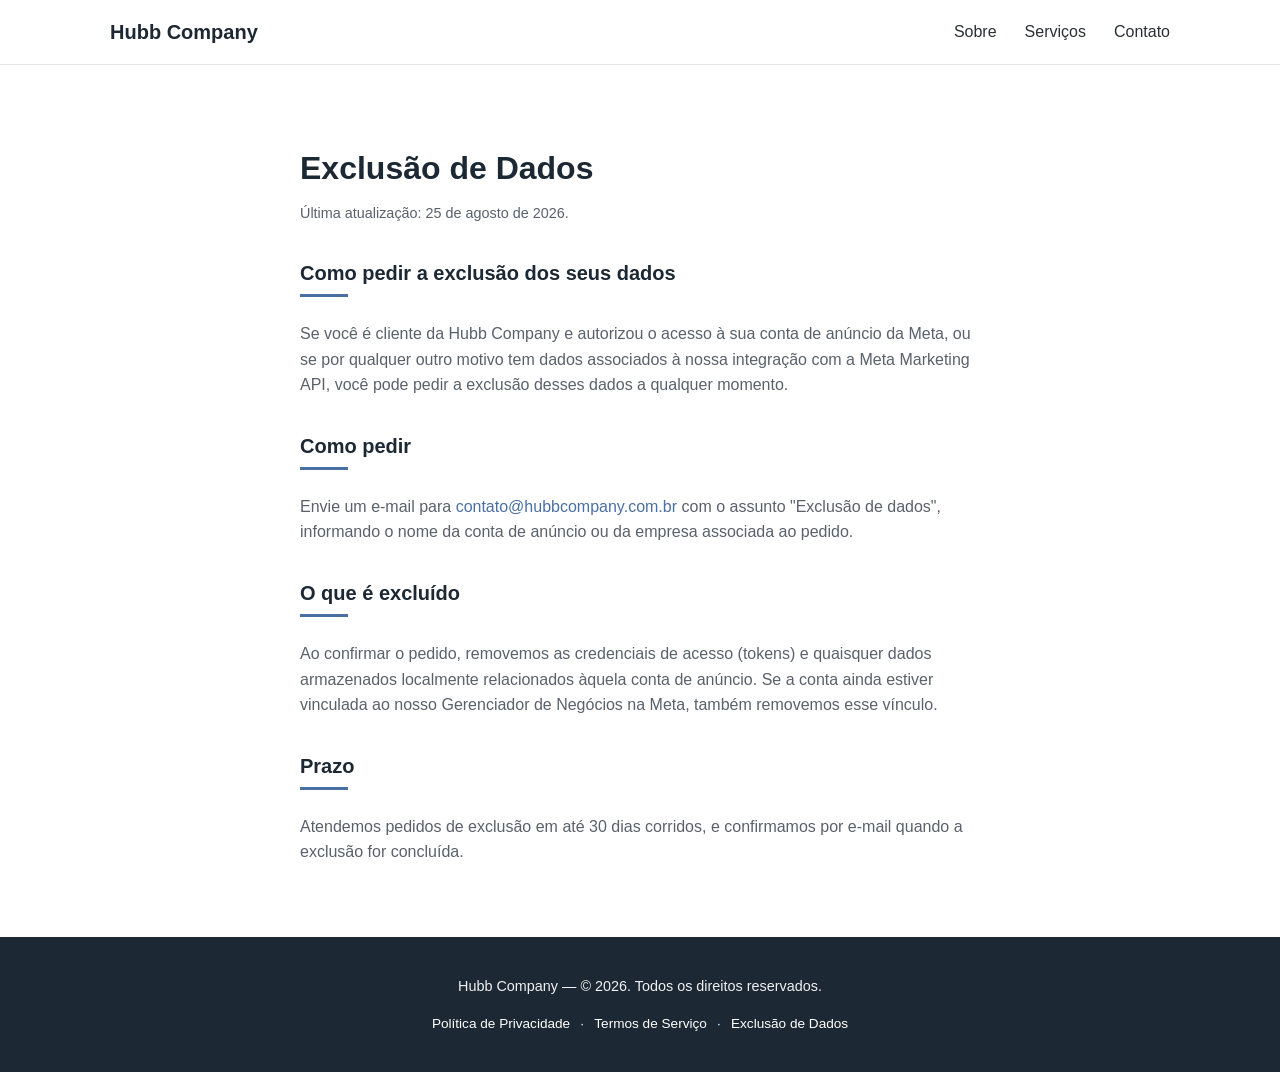
==== exclusao-de-dados/index.html @ aed71919 "Adiciona páginas de privacidade, termos e exclusão de dados Referenciadas no painel do app da Meta p" ====
<!DOCTYPE html>
<html lang="pt-BR">
<head>
  <meta charset="UTF-8">
  <meta name="viewport" content="width=device-width, initial-scale=1.0">
  <title>Exclusão de Dados — Hubb Company</title>
  <meta name="robots" content="noindex">
  <meta name="description" content="Como pedir a exclusão de dados associados à integração da Hubb Company com a Meta Marketing API.">
  <link rel="stylesheet" href="/styles.css">
</head>
<body>

  <header class="site-header">
    <div class="container header-inner">
      <a href="/" class="logo">Hubb Company</a>

      <input type="checkbox" id="menu-toggle" class="menu-toggle">
      <label for="menu-toggle" class="menu-toggle-label" aria-label="Abrir menu">
        <span></span>
        <span></span>
        <span></span>
      </label>

      <nav class="main-nav">
        <ul>
          <li><a href="/#sobre">Sobre</a></li>
          <li><a href="/#servicos">Serviços</a></li>
          <li><a href="/#contato">Contato</a></li>
        </ul>
      </nav>
    </div>
  </header>

  <main>
    <section class="section">
      <div class="container legal-content">
        <h1>Exclusão de Dados</h1>
        <p class="updated-date">Última atualização: 25 de agosto de 2026.</p>

        <h2>Como pedir a exclusão dos seus dados</h2>
        <p>
          Se você é cliente da Hubb Company e autorizou o acesso à sua conta
          de anúncio da Meta, ou se por qualquer outro motivo tem dados
          associados à nossa integração com a Meta Marketing API, você pode
          pedir a exclusão desses dados a qualquer momento.
        </p>

        <h2>Como pedir</h2>
        <p>
          Envie um e-mail para
          <a href="mailto:contato@hubbcompany.com.br">contato@hubbcompany.com.br</a>
          com o assunto "Exclusão de dados", informando o nome da conta de
          anúncio ou da empresa associada ao pedido.
        </p>

        <h2>O que é excluído</h2>
        <p>
          Ao confirmar o pedido, removemos as credenciais de acesso (tokens)
          e quaisquer dados armazenados localmente relacionados àquela conta
          de anúncio. Se a conta ainda estiver vinculada ao nosso
          Gerenciador de Negócios na Meta, também removemos esse vínculo.
        </p>

        <h2>Prazo</h2>
        <p>
          Atendemos pedidos de exclusão em até 30 dias corridos, e
          confirmamos por e-mail quando a exclusão for concluída.
        </p>
      </div>
    </section>
  </main>

  <footer class="site-footer">
    <div class="container">
      <p>Hubb Company — &copy; 2026. Todos os direitos reservados.</p>
      <p class="footer-links">
        <a href="/politica-de-privacidade/">Política de Privacidade</a> ·
        <a href="/termos-de-servico/">Termos de Serviço</a> ·
        <a href="/exclusao-de-dados/">Exclusão de Dados</a>
      </p>
    </div>
  </footer>

</body>
</html>
---- styles.css ----
/* ==========================================================================
   Hubb Company — Estilos globais
   ========================================================================== */

:root {
  --color-bg: #ffffff;
  --color-bg-alt: #f5f6f8;
  --color-text: #2b2f36;
  --color-text-muted: #5a616b;
  --color-primary: #2c3e50;
  --color-primary-dark: #1c2833;
  --color-accent: #4a6fa5;
  --color-border: #e2e5ea;
  --max-width: 1100px;
  --radius: 6px;
}

* {
  box-sizing: border-box;
}

html {
  scroll-behavior: smooth;
}

body {
  margin: 0;
  font-family: -apple-system, BlinkMacSystemFont, "Segoe UI", Roboto, Helvetica, Arial, sans-serif;
  color: var(--color-text);
  background-color: var(--color-bg);
  line-height: 1.6;
}

.container {
  max-width: var(--max-width);
  margin: 0 auto;
  padding: 0 1.25rem;
}

h1, h2, h3 {
  color: var(--color-primary-dark);
  line-height: 1.25;
}

a {
  color: var(--color-accent);
  text-decoration: none;
}

a:hover,
a:focus {
  text-decoration: underline;
}

ul {
  padding-left: 1.25rem;
}

/* ==========================================================================
   Header / Navegação
   ========================================================================== */

.site-header {
  background-color: var(--color-bg);
  border-bottom: 1px solid var(--color-border);
  position: sticky;
  top: 0;
  z-index: 10;
}

.header-inner {
  display: flex;
  align-items: center;
  justify-content: space-between;
  min-height: 64px;
  position: relative;
}

.logo {
  font-weight: 700;
  font-size: 1.25rem;
  color: var(--color-primary-dark);
}

.logo:hover,
.logo:focus {
  text-decoration: none;
}

/* Menu de navegação */
.main-nav ul {
  list-style: none;
  display: flex;
  gap: 1.75rem;
  margin: 0;
  padding: 0;
}

.main-nav a {
  color: var(--color-text);
  font-weight: 500;
}

.main-nav a:hover,
.main-nav a:focus {
  color: var(--color-accent);
  text-decoration: none;
}

/* Toggle do menu mobile (checkbox hack, sem JavaScript) */
.menu-toggle {
  display: none;
}

.menu-toggle-label {
  display: none;
  flex-direction: column;
  justify-content: space-between;
  width: 26px;
  height: 20px;
  cursor: pointer;
}

.menu-toggle-label span {
  display: block;
  height: 3px;
  width: 100%;
  background-color: var(--color-primary-dark);
  border-radius: 2px;
}

/* ==========================================================================
   Hero
   ========================================================================== */

.hero {
  background-color: var(--color-bg-alt);
  padding: 4.5rem 0;
  text-align: center;
}

.hero h1 {
  font-size: 2.5rem;
  margin-bottom: 0.75rem;
}

.hero-subtitle {
  font-size: 1.15rem;
  color: var(--color-text-muted);
  max-width: 640px;
  margin: 0 auto 2rem;
}

.btn {
  display: inline-block;
  padding: 0.75rem 1.75rem;
  border-radius: var(--radius);
  font-weight: 600;
  transition: background-color 0.15s ease, color 0.15s ease;
}

.btn-primary {
  background-color: var(--color-primary);
  color: #ffffff;
}

.btn-primary:hover,
.btn-primary:focus {
  background-color: var(--color-primary-dark);
  text-decoration: none;
}

/* ==========================================================================
   Seções gerais
   ========================================================================== */

.section {
  padding: 3.5rem 0;
}

.section-alt {
  background-color: var(--color-bg-alt);
}

.section h2 {
  font-size: 1.75rem;
  margin-bottom: 1.5rem;
  position: relative;
  padding-bottom: 0.5rem;
}

.section h2::after {
  content: "";
  display: block;
  width: 48px;
  height: 3px;
  background-color: var(--color-accent);
  margin-top: 0.5rem;
}

.section p {
  color: var(--color-text-muted);
  max-width: 780px;
}

.services-list {
  list-style: none;
  padding: 0;
  display: grid;
  grid-template-columns: repeat(3, 1fr);
  gap: 1.25rem;
  margin: 1.5rem 0;
}

.services-list li {
  background-color: var(--color-bg);
  border: 1px solid var(--color-border);
  border-radius: var(--radius);
  padding: 1.25rem;
  color: var(--color-text);
}

.section-alt .services-list li {
  background-color: var(--color-bg);
}

.contact-list {
  list-style: none;
  padding: 0;
  margin: 1.5rem 0;
  display: flex;
  flex-direction: column;
  gap: 0.5rem;
}

.contact-list strong {
  color: var(--color-primary-dark);
}

/* ==========================================================================
   Páginas legais (privacidade, termos, exclusão de dados)
   ========================================================================== */

.legal-content {
  max-width: 720px;
}

.legal-content h1 {
  font-size: 2rem;
  margin-bottom: 0.5rem;
}

.legal-content h2 {
  font-size: 1.25rem;
  margin-top: 2.25rem;
  margin-bottom: 0.75rem;
}

.legal-content p {
  max-width: none;
}

.updated-date {
  color: var(--color-text-muted);
  font-size: 0.9rem;
  margin-bottom: 2rem;
}

/* ==========================================================================
   Rodapé
   ========================================================================== */

.site-footer {
  background-color: var(--color-primary-dark);
  color: #f0f1f3;
  padding: 1.5rem 0;
  text-align: center;
  font-size: 0.9rem;
}

.site-footer a {
  color: #ffffff;
}

.footer-links {
  margin-top: 0.5rem;
  font-size: 0.85rem;
}

.footer-links a {
  margin: 0 0.4rem;
}

/* ==========================================================================
   Responsivo — Tablet e Mobile
   ========================================================================== */

@media (max-width: 768px) {
  .services-list {
    grid-template-columns: 1fr;
  }

  .hero h1 {
    font-size: 2rem;
  }

  .hero-subtitle {
    font-size: 1rem;
  }
}

@media (max-width: 600px) {
  .menu-toggle-label {
    display: flex;
  }

  .main-nav {
    display: none;
    width: 100%;
    order: 3;
  }

  .main-nav ul {
    flex-direction: column;
    gap: 0;
    border-top: 1px solid var(--color-border);
    padding: 0.5rem 0;
  }

  .main-nav ul li a {
    display: block;
    padding: 0.75rem 0;
  }

  .header-inner {
    flex-wrap: wrap;
  }

  .menu-toggle:checked ~ .main-nav {
    display: block;
  }

  .hero {
    padding: 3rem 0;
  }

  .section {
    padding: 2.5rem 0;
  }
}
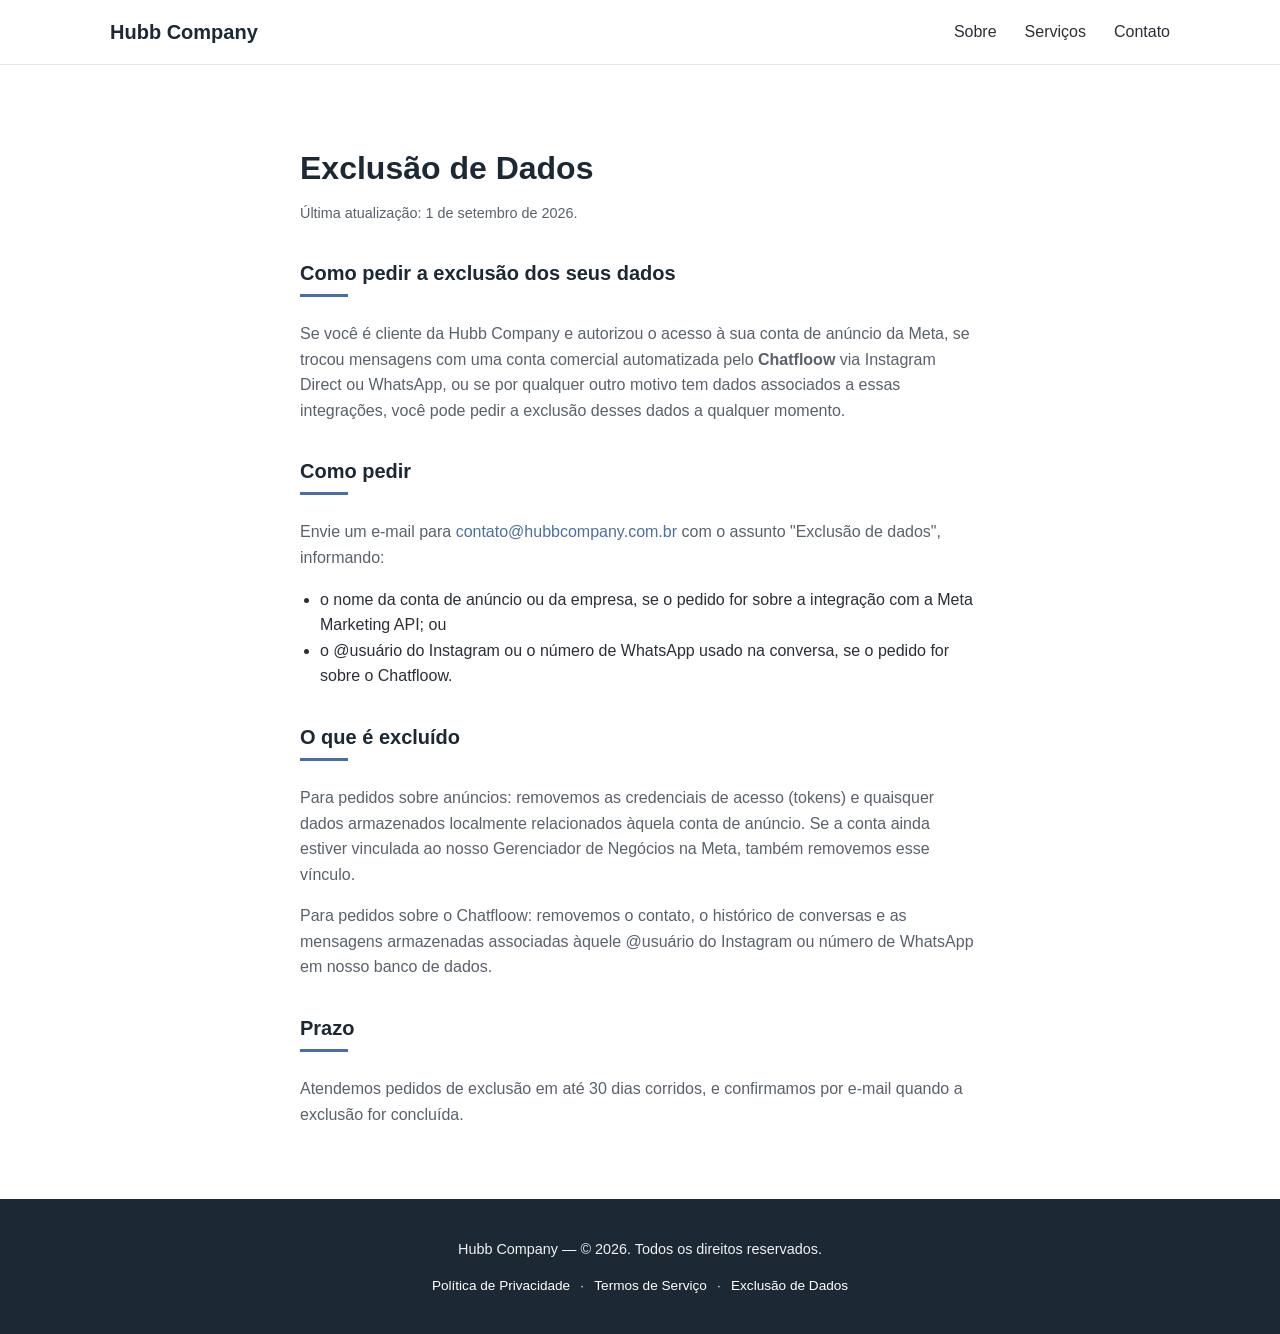
==== commit 904b1a33: "Atualiza site" ====
--- a/exclusao-de-dados/index.html
+++ b/exclusao-de-dados/index.html
@@ -35,30 +35,42 @@
     <section class="section">
       <div class="container legal-content">
         <h1>Exclusão de Dados</h1>
-        <p class="updated-date">Última atualização: 25 de agosto de 2026.</p>
+        <p class="updated-date">Última atualização: 1 de setembro de 2026.</p>
 
         <h2>Como pedir a exclusão dos seus dados</h2>
         <p>
           Se você é cliente da Hubb Company e autorizou o acesso à sua conta
-          de anúncio da Meta, ou se por qualquer outro motivo tem dados
-          associados à nossa integração com a Meta Marketing API, você pode
-          pedir a exclusão desses dados a qualquer momento.
+          de anúncio da Meta, se trocou mensagens com uma conta comercial
+          automatizada pelo <strong>Chatfloow</strong> via Instagram Direct
+          ou WhatsApp, ou se por qualquer outro motivo tem dados associados
+          a essas integrações, você pode pedir a exclusão desses dados a
+          qualquer momento.
         </p>
 
         <h2>Como pedir</h2>
         <p>
           Envie um e-mail para
           <a href="mailto:contato@hubbcompany.com.br">contato@hubbcompany.com.br</a>
-          com o assunto "Exclusão de dados", informando o nome da conta de
-          anúncio ou da empresa associada ao pedido.
+          com o assunto "Exclusão de dados", informando:
         </p>
+        <ul>
+          <li>o nome da conta de anúncio ou da empresa, se o pedido for sobre a integração com a Meta Marketing API; ou</li>
+          <li>o @usuário do Instagram ou o número de WhatsApp usado na conversa, se o pedido for sobre o Chatfloow.</li>
+        </ul>
 
         <h2>O que é excluído</h2>
         <p>
-          Ao confirmar o pedido, removemos as credenciais de acesso (tokens)
-          e quaisquer dados armazenados localmente relacionados àquela conta
-          de anúncio. Se a conta ainda estiver vinculada ao nosso
-          Gerenciador de Negócios na Meta, também removemos esse vínculo.
+          Para pedidos sobre anúncios: removemos as credenciais de acesso
+          (tokens) e quaisquer dados armazenados localmente relacionados
+          àquela conta de anúncio. Se a conta ainda estiver vinculada ao
+          nosso Gerenciador de Negócios na Meta, também removemos esse
+          vínculo.
+        </p>
+        <p>
+          Para pedidos sobre o Chatfloow: removemos o contato, o histórico
+          de conversas e as mensagens armazenadas associadas àquele
+          @usuário do Instagram ou número de WhatsApp em nosso banco de
+          dados.
         </p>
 
         <h2>Prazo</h2>
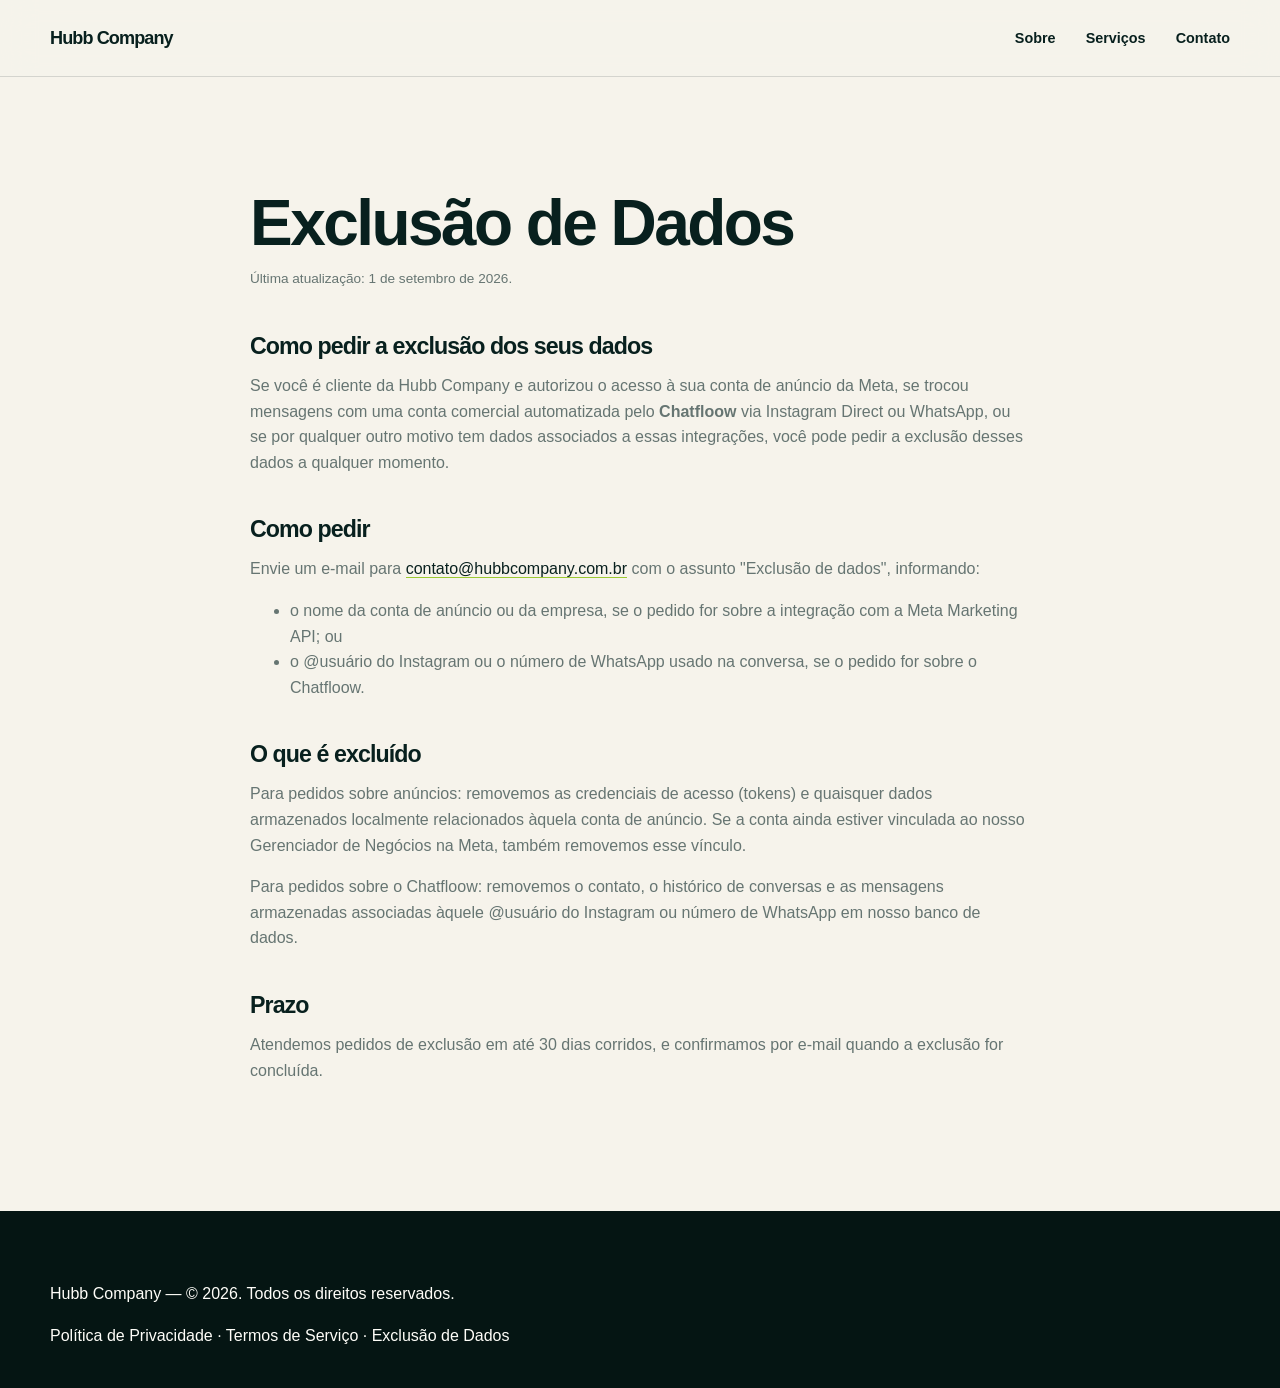
==== commit 3d052dac: "Atualiza site" ====
--- a/exclusao-de-dados/index.html
+++ b/exclusao-de-dados/index.html
@@ -1,6 +1,13 @@
 <!DOCTYPE html>
 <html lang="pt-BR">
 <head>
+  <!-- Google Tag Manager -->
+  <script>(function(w,d,s,l,i){w[l]=w[l]||[];w[l].push({'gtm.start':
+  new Date().getTime(),event:'gtm.js'});var f=d.getElementsByTagName(s)[0],
+  j=d.createElement(s),dl=l!='dataLayer'?'&l='+l:'';j.async=true;j.src=
+  'https://www.googletagmanager.com/gtm.js?id='+i+dl;f.parentNode.insertBefore(j,f);
+  })(window,document,'script','dataLayer','GTM-T8QFWPZV');</script>
+  <!-- End Google Tag Manager -->
   <meta charset="UTF-8">
   <meta name="viewport" content="width=device-width, initial-scale=1.0">
   <title>Exclusão de Dados — Hubb Company</title>
@@ -9,6 +16,10 @@
   <link rel="stylesheet" href="/styles.css">
 </head>
 <body>
+  <!-- Google Tag Manager (noscript) -->
+  <noscript><iframe src="https://www.googletagmanager.com/ns.html?id=GTM-T8QFWPZV"
+  height="0" width="0" style="display:none;visibility:hidden"></iframe></noscript>
+  <!-- End Google Tag Manager (noscript) -->
 
   <header class="site-header">
     <div class="container header-inner">
--- a/styles.css
+++ b/styles.css
@@ -1,350 +1,128 @@
-/* ==========================================================================
-   Hubb Company — Estilos globais
-   ========================================================================== */
-
 :root {
-  --color-bg: #ffffff;
-  --color-bg-alt: #f5f6f8;
-  --color-text: #2b2f36;
-  --color-text-muted: #5a616b;
-  --color-primary: #2c3e50;
-  --color-primary-dark: #1c2833;
-  --color-accent: #4a6fa5;
-  --color-border: #e2e5ea;
-  --max-width: 1100px;
-  --radius: 6px;
+  --ink: #08201e; --ink-soft: #173a36; --paper: #f6f3eb; --white: #fffef9;
+  --lime: #c8f25c; --lime-deep: #9dca31; --mint: #dff4e4; --muted: #667572;
+  --line: rgba(8, 32, 30, .14); --max-width: 1180px; --radius: 22px;
+  --font-display: "Manrope", sans-serif; --font-body: "DM Sans", sans-serif;
 }
-
-* {
-  box-sizing: border-box;
+* { box-sizing: border-box; }
+html { scroll-behavior: smooth; scroll-padding-top: 88px; }
+body { margin: 0; color: var(--ink); background: var(--paper); font-family: var(--font-body); line-height: 1.6; -webkit-font-smoothing: antialiased; }
+body::selection { background: var(--lime); color: var(--ink); }
+a { color: inherit; text-decoration: none; }
+.container { width: min(calc(100% - 40px), var(--max-width)); margin-inline: auto; }
+h1, h2, h3, p { margin-top: 0; }
+h1, h2, h3 { font-family: var(--font-display); letter-spacing: -.04em; line-height: 1.08; }
+.section { padding: 112px 0; }
+.eyebrow { display: flex; align-items: center; gap: 10px; margin-bottom: 24px; color: var(--ink-soft); font-size: .76rem; font-weight: 700; letter-spacing: .14em; text-transform: uppercase; }
+.eyebrow > span { display: inline-block; width: 24px; height: 2px; background: var(--lime-deep); }
+.eyebrow.light { color: var(--lime); }
+.btn { display: inline-flex; align-items: center; justify-content: center; gap: 14px; min-height: 54px; padding: 0 22px; border: 1px solid transparent; border-radius: 9px; font-weight: 700; transition: transform .2s ease, background .2s ease, color .2s ease; }
+.btn:hover { transform: translateY(-2px); }
+.btn-primary { color: var(--ink); background: var(--lime); box-shadow: 0 12px 34px rgba(157, 202, 49, .18); }
+.btn-primary:hover { background: #d5ff6b; }
+.btn-outline { margin-top: 22px; color: var(--white); border-color: rgba(255,255,255,.32); }
+.btn-outline:hover { color: var(--ink); background: var(--white); }
+.btn-light { color: var(--ink); background: var(--white); }
+.site-header { position: sticky; top: 0; z-index: 20; border-bottom: 1px solid var(--line); background: rgba(246,243,235,.9); backdrop-filter: blur(16px); }
+.header-inner { display: flex; align-items: center; justify-content: space-between; min-height: 76px; }
+.logo { display: inline-flex; align-items: center; gap: 11px; font-family: var(--font-display); font-size: 1.13rem; font-weight: 800; letter-spacing: -.05em; }
+.logo > span:last-child > span { margin-left: 2px; color: var(--muted); font-weight: 500; }
+.logo-mark { display: grid; grid-template-columns: repeat(3, 4px); align-items: end; gap: 2px; width: 24px; height: 24px; padding: 5px; border-radius: 5px; background: var(--ink); }
+.logo-mark i { display: block; width: 4px; border-radius: 2px; background: var(--lime); }
+.logo-mark i:nth-child(1) { height: 7px; } .logo-mark i:nth-child(2) { height: 14px; } .logo-mark i:nth-child(3) { height: 10px; }
+.main-nav ul { display: flex; align-items: center; gap: 30px; margin: 0; padding: 0; list-style: none; }
+.main-nav a { font-size: .9rem; font-weight: 600; }
+.main-nav a:not(.nav-cta):hover { color: var(--lime-deep); }
+.main-nav .nav-cta { padding: 11px 17px; border-radius: 8px; color: var(--white); background: var(--ink); }
+.menu-toggle, .menu-toggle-label { display: none; }
+.hero { position: relative; overflow: hidden; padding: 100px 0 92px; }
+.hero::before { position: absolute; inset: 0; z-index: -1; content: ""; background-image: linear-gradient(rgba(8,32,30,.045) 1px, transparent 1px), linear-gradient(90deg, rgba(8,32,30,.045) 1px, transparent 1px); background-size: 52px 52px; mask-image: linear-gradient(to right, transparent, #000 45%, #000); }
+.hero-grid { display: grid; grid-template-columns: 1.08fr .92fr; align-items: center; gap: 70px; }
+.hero h1 { max-width: 700px; margin-bottom: 28px; font-size: clamp(3rem, 6vw, 5.35rem); font-weight: 700; letter-spacing: -.065em; }
+.hero h1 em { color: var(--ink-soft); font-style: normal; }
+.hero-subtitle { max-width: 650px; margin-bottom: 35px; color: var(--muted); font-size: 1.15rem; }
+.hero-actions { display: flex; align-items: center; gap: 28px; }
+.text-link { padding: 10px 0; border-bottom: 1px solid var(--ink); font-weight: 600; }
+.text-link span { margin-left: 8px; }
+.hero-proof { display: flex; align-items: center; gap: 12px; margin-top: 54px; color: var(--muted); font-size: .76rem; font-weight: 700; letter-spacing: .09em; text-transform: uppercase; }
+.hero-proof i { width: 4px; height: 4px; border-radius: 50%; background: var(--lime-deep); }
+.process-visual { position: relative; min-height: 500px; padding: 62px 42px 36px; border: 1px solid rgba(255,255,255,.08); border-radius: 30px; background: var(--ink); box-shadow: 0 32px 80px rgba(8,32,30,.2); }
+.process-visual::before { position: absolute; right: -70px; bottom: -90px; width: 280px; height: 280px; border-radius: 50%; content: ""; background: rgba(200,242,92,.12); }
+.visual-label { position: absolute; top: 24px; left: 29px; color: rgba(255,255,255,.5); font-size: .68rem; font-weight: 700; letter-spacing: .14em; text-transform: uppercase; }
+.flow-card { position: relative; z-index: 2; display: grid; grid-template-columns: 42px 1fr 14px; align-items: center; gap: 15px; padding: 17px 18px; border: 1px solid rgba(255,255,255,.13); border-radius: 14px; color: var(--white); background: rgba(255,255,255,.07); }
+.flow-card small, .mini-card small { display: block; color: rgba(255,255,255,.52); font-size: .68rem; letter-spacing: .08em; text-transform: uppercase; }
+.flow-card strong, .mini-card strong { display: block; margin-top: 2px; font-size: .88rem; }
+.flow-icon { display: grid; place-items: center; width: 38px; height: 38px; border-radius: 9px; color: var(--ink); background: var(--lime); font-size: .72rem; font-weight: 800; }
+.status-dot { width: 9px; height: 9px; border-radius: 50%; background: var(--lime); box-shadow: 0 0 0 5px rgba(200,242,92,.12); }
+.flow-main { border-color: rgba(200,242,92,.38); background: rgba(200,242,92,.09); }
+.pulse { width: 10px; height: 10px; border: 2px solid var(--lime); border-radius: 50%; animation: pulse 1.8s infinite; }
+.flow-line { display: flex; justify-content: center; height: 48px; } .flow-line span { width: 1px; background: linear-gradient(var(--lime), rgba(200,242,92,.25)); }
+.flow-split { position: relative; width: 55%; height: 48px; margin: auto; border-top: 1px solid rgba(200,242,92,.5); border-inline: 1px solid rgba(200,242,92,.5); }
+.flow-split::before { position: absolute; top: -48px; left: 50%; width: 1px; height: 48px; content: ""; background: rgba(200,242,92,.5); }
+.flow-results { display: grid; grid-template-columns: 1fr 1fr; gap: 14px; }
+.mini-card { position: relative; padding: 16px; border: 1px solid rgba(255,255,255,.1); border-radius: 12px; color: var(--white); background: rgba(255,255,255,.055); }
+.mini-card > span { position: absolute; top: 15px; right: 15px; color: var(--lime); }
+.visual-note { position: absolute; bottom: 12px; left: 42px; margin: 0; color: rgba(255,255,255,.46); font-size: .72rem; } .visual-note span { color: var(--lime); }
+@keyframes pulse { 0%,100% { box-shadow: 0 0 0 0 rgba(200,242,92,.28); } 50% { box-shadow: 0 0 0 8px rgba(200,242,92,0); } }
+.problem-strip { padding: 25px 0; color: var(--white); background: var(--ink-soft); }
+.strip-grid { display: grid; grid-template-columns: auto 1fr auto; align-items: center; gap: 28px; }
+.strip-grid p, .strip-grid strong { margin: 0; font-size: .85rem; } .strip-grid p { color: rgba(255,255,255,.58); } .strip-grid strong { color: var(--lime); }
+.strip-grid ul { display: flex; justify-content: center; gap: 26px; margin: 0; padding: 0; list-style: none; font-size: .83rem; } .strip-grid li::before { margin-right: 8px; color: var(--lime); content: "×"; }
+.section-heading { display: grid; grid-template-columns: 1.15fr .85fr; gap: 70px; align-items: end; margin-bottom: 56px; }
+.section-heading h2, .about-statement h2, .method-intro h2, .contact-panel h2 { margin-bottom: 0; font-size: clamp(2.35rem, 4.2vw, 4rem); }
+.section-heading > p { max-width: 440px; margin-bottom: 4px; color: var(--muted); }
+.services-grid { display: grid; grid-template-columns: repeat(2, 1fr); gap: 18px; }
+.service-card { position: relative; min-height: 345px; padding: 36px; overflow: hidden; border: 1px solid var(--line); border-radius: var(--radius); background: rgba(255,254,249,.56); }
+.service-card.featured { background: var(--mint); }
+.service-card h3 { max-width: 370px; margin: 55px 0 16px; font-size: 1.75rem; }
+.service-card p { max-width: 500px; color: var(--muted); }
+.service-card ul { display: flex; flex-wrap: wrap; gap: 8px; margin: 25px 0 0; padding: 0; list-style: none; }
+.service-card li { padding: 7px 11px; border: 1px solid var(--line); border-radius: 30px; font-size: .76rem; font-weight: 600; }
+.card-number { position: absolute; top: 32px; right: 34px; color: var(--lime-deep); font-family: var(--font-display); font-size: .78rem; font-weight: 800; }
+.service-cta { display: flex; flex-direction: column; justify-content: flex-end; color: var(--white); background: var(--ink); }
+.service-cta p { color: var(--lime); } .service-cta h3 { margin: 0 0 28px; font-size: 2.1rem; } .service-cta a { align-self: flex-start; padding-bottom: 5px; border-bottom: 1px solid rgba(255,255,255,.5); font-weight: 700; }
+.method-section { color: var(--white); background: var(--ink); }
+.method-grid { display: grid; grid-template-columns: .85fr 1.15fr; gap: 100px; }
+.method-intro { position: sticky; top: 120px; align-self: start; } .method-intro > p:not(.eyebrow) { max-width: 430px; margin-top: 26px; color: rgba(255,255,255,.6); }
+.steps-list { margin: 0; padding: 0; list-style: none; }
+.steps-list li { display: grid; grid-template-columns: 58px 1fr; gap: 22px; padding: 32px 0; border-top: 1px solid rgba(255,255,255,.14); }
+.steps-list li:last-child { border-bottom: 1px solid rgba(255,255,255,.14); }
+.steps-list > li > span { display: grid; place-items: center; width: 42px; height: 42px; border: 1px solid rgba(200,242,92,.4); border-radius: 50%; color: var(--lime); font: 700 .72rem var(--font-display); }
+.steps-list h3 { margin: 3px 0 8px; font-size: 1.45rem; } .steps-list p { margin: 0; color: rgba(255,255,255,.55); }
+.about-grid { display: grid; grid-template-columns: 1fr 1fr; gap: 90px; }
+.about-copy > p { color: var(--muted); font-size: 1.08rem; } .about-copy > p:first-child { color: var(--ink); font-size: 1.27rem; }
+.values-row { display: grid; grid-template-columns: repeat(3, 1fr); gap: 15px; margin-top: 42px; padding-top: 28px; border-top: 1px solid var(--line); }
+.values-row strong, .values-row span { display: block; } .values-row strong { font-family: var(--font-display); } .values-row span { margin-top: 4px; color: var(--muted); font-size: .72rem; }
+.contact-section { padding: 0 0 32px; }
+.contact-panel { display: grid; grid-template-columns: 1.1fr .9fr; gap: 80px; padding: 72px; border-radius: 28px; color: var(--white); background: var(--ink-soft); }
+.contact-action { align-self: end; } .contact-action p { margin-bottom: 25px; color: rgba(255,255,255,.62); } .contact-action .btn { width: 100%; }
+.site-footer { padding: 70px 0 24px; color: var(--white); background: #051513; }
+.footer-main { display: flex; justify-content: space-between; align-items: center; padding-bottom: 58px; } .footer-main > p { max-width: 340px; margin: 0; color: rgba(255,255,255,.48); text-align: right; }
+.logo-footer .logo-mark { background: var(--lime); } .logo-footer .logo-mark i { background: var(--ink); } .logo-footer > span:last-child > span { color: rgba(255,255,255,.5); }
+.footer-bottom { display: flex; justify-content: space-between; gap: 20px; padding-top: 24px; border-top: 1px solid rgba(255,255,255,.12); color: rgba(255,255,255,.42); font-size: .75rem; } .footer-bottom p { margin: 0; } .footer-bottom nav { display: flex; gap: 22px; } .footer-bottom a:hover { color: var(--lime); }
+.legal-content { max-width: 780px; padding-top: 65px; padding-bottom: 90px; }
+.legal-content h1 { margin-bottom: 10px; font-size: clamp(2.4rem, 5vw, 4rem); }
+.legal-content h2 { margin-top: 42px; margin-bottom: 14px; font-size: 1.45rem; }
+.legal-content p, .legal-content li { color: var(--muted); }
+.legal-content a { color: var(--ink); border-bottom: 1px solid var(--lime-deep); }
+.updated-date { margin-bottom: 44px; font-size: .85rem; }
+.section .legal-content { padding-top: 0; padding-bottom: 0; }
+@media (max-width: 980px) {
+  .hero-grid, .method-grid, .about-grid { grid-template-columns: 1fr; }
+  .hero-grid { gap: 55px; } .process-visual { max-width: 620px; width: 100%; margin: auto; }
+  .strip-grid { grid-template-columns: 1fr; gap: 10px; } .strip-grid ul { justify-content: flex-start; flex-wrap: wrap; }
+  .method-grid { gap: 60px; } .method-intro { position: static; }
+  .contact-panel { grid-template-columns: 1fr; gap: 38px; }
 }
-
-html {
-  scroll-behavior: smooth;
+@media (max-width: 720px) {
+  .container { width: min(calc(100% - 28px), var(--max-width)); } .section { padding: 78px 0; }
+  .menu-toggle-label { display: flex; flex-direction: column; justify-content: space-between; width: 26px; height: 19px; cursor: pointer; } .menu-toggle-label span { width: 100%; height: 2px; background: var(--ink); }
+  .main-nav { display: none; width: 100%; padding: 16px 0 20px; } .header-inner { flex-wrap: wrap; } .menu-toggle:checked ~ .main-nav { display: block; } .main-nav ul { flex-direction: column; align-items: stretch; gap: 4px; } .main-nav a { display: block; padding: 11px 0; } .main-nav .nav-cta { margin-top: 7px; text-align: center; }
+  .hero { padding: 70px 0 65px; } .hero h1 { font-size: clamp(2.85rem, 14vw, 4rem); } .hero-actions { align-items: stretch; flex-direction: column; gap: 12px; } .text-link { align-self: center; } .hero-proof { flex-wrap: wrap; margin-top: 38px; }
+  .process-visual { min-height: 445px; padding: 62px 18px 34px; border-radius: 22px; } .visual-note { left: 20px; } .flow-card { grid-template-columns: 38px 1fr 12px; gap: 10px; } .flow-results { gap: 8px; } .mini-card { padding: 13px 10px; } .mini-card strong { font-size: .76rem; }
+  .problem-strip { display: none; } .section-heading { grid-template-columns: 1fr; gap: 20px; margin-bottom: 38px; } .services-grid { grid-template-columns: 1fr; } .service-card { min-height: 330px; padding: 28px; }
+  .about-grid { gap: 38px; } .values-row { grid-template-columns: 1fr; } .values-row div { padding-bottom: 12px; border-bottom: 1px solid var(--line); }
+  .contact-panel { width: 100%; padding: 54px 22px; border-radius: 0; } .contact-section { padding: 0; } .contact-action .btn { font-size: .82rem; }
+  .footer-main, .footer-bottom { align-items: flex-start; flex-direction: column; } .footer-main > p { text-align: left; } .footer-bottom nav { flex-wrap: wrap; gap: 12px 18px; }
 }
-
-body {
-  margin: 0;
-  font-family: -apple-system, BlinkMacSystemFont, "Segoe UI", Roboto, Helvetica, Arial, sans-serif;
-  color: var(--color-text);
-  background-color: var(--color-bg);
-  line-height: 1.6;
-}
-
-.container {
-  max-width: var(--max-width);
-  margin: 0 auto;
-  padding: 0 1.25rem;
-}
-
-h1, h2, h3 {
-  color: var(--color-primary-dark);
-  line-height: 1.25;
-}
-
-a {
-  color: var(--color-accent);
-  text-decoration: none;
-}
-
-a:hover,
-a:focus {
-  text-decoration: underline;
-}
-
-ul {
-  padding-left: 1.25rem;
-}
-
-/* ==========================================================================
-   Header / Navegação
-   ========================================================================== */
-
-.site-header {
-  background-color: var(--color-bg);
-  border-bottom: 1px solid var(--color-border);
-  position: sticky;
-  top: 0;
-  z-index: 10;
-}
-
-.header-inner {
-  display: flex;
-  align-items: center;
-  justify-content: space-between;
-  min-height: 64px;
-  position: relative;
-}
-
-.logo {
-  font-weight: 700;
-  font-size: 1.25rem;
-  color: var(--color-primary-dark);
-}
-
-.logo:hover,
-.logo:focus {
-  text-decoration: none;
-}
-
-/* Menu de navegação */
-.main-nav ul {
-  list-style: none;
-  display: flex;
-  gap: 1.75rem;
-  margin: 0;
-  padding: 0;
-}
-
-.main-nav a {
-  color: var(--color-text);
-  font-weight: 500;
-}
-
-.main-nav a:hover,
-.main-nav a:focus {
-  color: var(--color-accent);
-  text-decoration: none;
-}
-
-/* Toggle do menu mobile (checkbox hack, sem JavaScript) */
-.menu-toggle {
-  display: none;
-}
-
-.menu-toggle-label {
-  display: none;
-  flex-direction: column;
-  justify-content: space-between;
-  width: 26px;
-  height: 20px;
-  cursor: pointer;
-}
-
-.menu-toggle-label span {
-  display: block;
-  height: 3px;
-  width: 100%;
-  background-color: var(--color-primary-dark);
-  border-radius: 2px;
-}
-
-/* ==========================================================================
-   Hero
-   ========================================================================== */
-
-.hero {
-  background-color: var(--color-bg-alt);
-  padding: 4.5rem 0;
-  text-align: center;
-}
-
-.hero h1 {
-  font-size: 2.5rem;
-  margin-bottom: 0.75rem;
-}
-
-.hero-subtitle {
-  font-size: 1.15rem;
-  color: var(--color-text-muted);
-  max-width: 640px;
-  margin: 0 auto 2rem;
-}
-
-.btn {
-  display: inline-block;
-  padding: 0.75rem 1.75rem;
-  border-radius: var(--radius);
-  font-weight: 600;
-  transition: background-color 0.15s ease, color 0.15s ease;
-}
-
-.btn-primary {
-  background-color: var(--color-primary);
-  color: #ffffff;
-}
-
-.btn-primary:hover,
-.btn-primary:focus {
-  background-color: var(--color-primary-dark);
-  text-decoration: none;
-}
-
-/* ==========================================================================
-   Seções gerais
-   ========================================================================== */
-
-.section {
-  padding: 3.5rem 0;
-}
-
-.section-alt {
-  background-color: var(--color-bg-alt);
-}
-
-.section h2 {
-  font-size: 1.75rem;
-  margin-bottom: 1.5rem;
-  position: relative;
-  padding-bottom: 0.5rem;
-}
-
-.section h2::after {
-  content: "";
-  display: block;
-  width: 48px;
-  height: 3px;
-  background-color: var(--color-accent);
-  margin-top: 0.5rem;
-}
-
-.section p {
-  color: var(--color-text-muted);
-  max-width: 780px;
-}
-
-.services-list {
-  list-style: none;
-  padding: 0;
-  display: grid;
-  grid-template-columns: repeat(3, 1fr);
-  gap: 1.25rem;
-  margin: 1.5rem 0;
-}
-
-.services-list li {
-  background-color: var(--color-bg);
-  border: 1px solid var(--color-border);
-  border-radius: var(--radius);
-  padding: 1.25rem;
-  color: var(--color-text);
-}
-
-.section-alt .services-list li {
-  background-color: var(--color-bg);
-}
-
-.contact-list {
-  list-style: none;
-  padding: 0;
-  margin: 1.5rem 0;
-  display: flex;
-  flex-direction: column;
-  gap: 0.5rem;
-}
-
-.contact-list strong {
-  color: var(--color-primary-dark);
-}
-
-/* ==========================================================================
-   Páginas legais (privacidade, termos, exclusão de dados)
-   ========================================================================== */
-
-.legal-content {
-  max-width: 720px;
-}
-
-.legal-content h1 {
-  font-size: 2rem;
-  margin-bottom: 0.5rem;
-}
-
-.legal-content h2 {
-  font-size: 1.25rem;
-  margin-top: 2.25rem;
-  margin-bottom: 0.75rem;
-}
-
-.legal-content p {
-  max-width: none;
-}
-
-.updated-date {
-  color: var(--color-text-muted);
-  font-size: 0.9rem;
-  margin-bottom: 2rem;
-}
-
-/* ==========================================================================
-   Rodapé
-   ========================================================================== */
-
-.site-footer {
-  background-color: var(--color-primary-dark);
-  color: #f0f1f3;
-  padding: 1.5rem 0;
-  text-align: center;
-  font-size: 0.9rem;
-}
-
-.site-footer a {
-  color: #ffffff;
-}
-
-.footer-links {
-  margin-top: 0.5rem;
-  font-size: 0.85rem;
-}
-
-.footer-links a {
-  margin: 0 0.4rem;
-}
-
-/* ==========================================================================
-   Responsivo — Tablet e Mobile
-   ========================================================================== */
-
-@media (max-width: 768px) {
-  .services-list {
-    grid-template-columns: 1fr;
-  }
-
-  .hero h1 {
-    font-size: 2rem;
-  }
-
-  .hero-subtitle {
-    font-size: 1rem;
-  }
-}
-
-@media (max-width: 600px) {
-  .menu-toggle-label {
-    display: flex;
-  }
-
-  .main-nav {
-    display: none;
-    width: 100%;
-    order: 3;
-  }
-
-  .main-nav ul {
-    flex-direction: column;
-    gap: 0;
-    border-top: 1px solid var(--color-border);
-    padding: 0.5rem 0;
-  }
-
-  .main-nav ul li a {
-    display: block;
-    padding: 0.75rem 0;
-  }
-
-  .header-inner {
-    flex-wrap: wrap;
-  }
-
-  .menu-toggle:checked ~ .main-nav {
-    display: block;
-  }
-
-  .hero {
-    padding: 3rem 0;
-  }
-
-  .section {
-    padding: 2.5rem 0;
-  }
-}
+@media (prefers-reduced-motion: reduce) { html { scroll-behavior: auto; } *, *::before, *::after { animation-duration: .01ms !important; } }
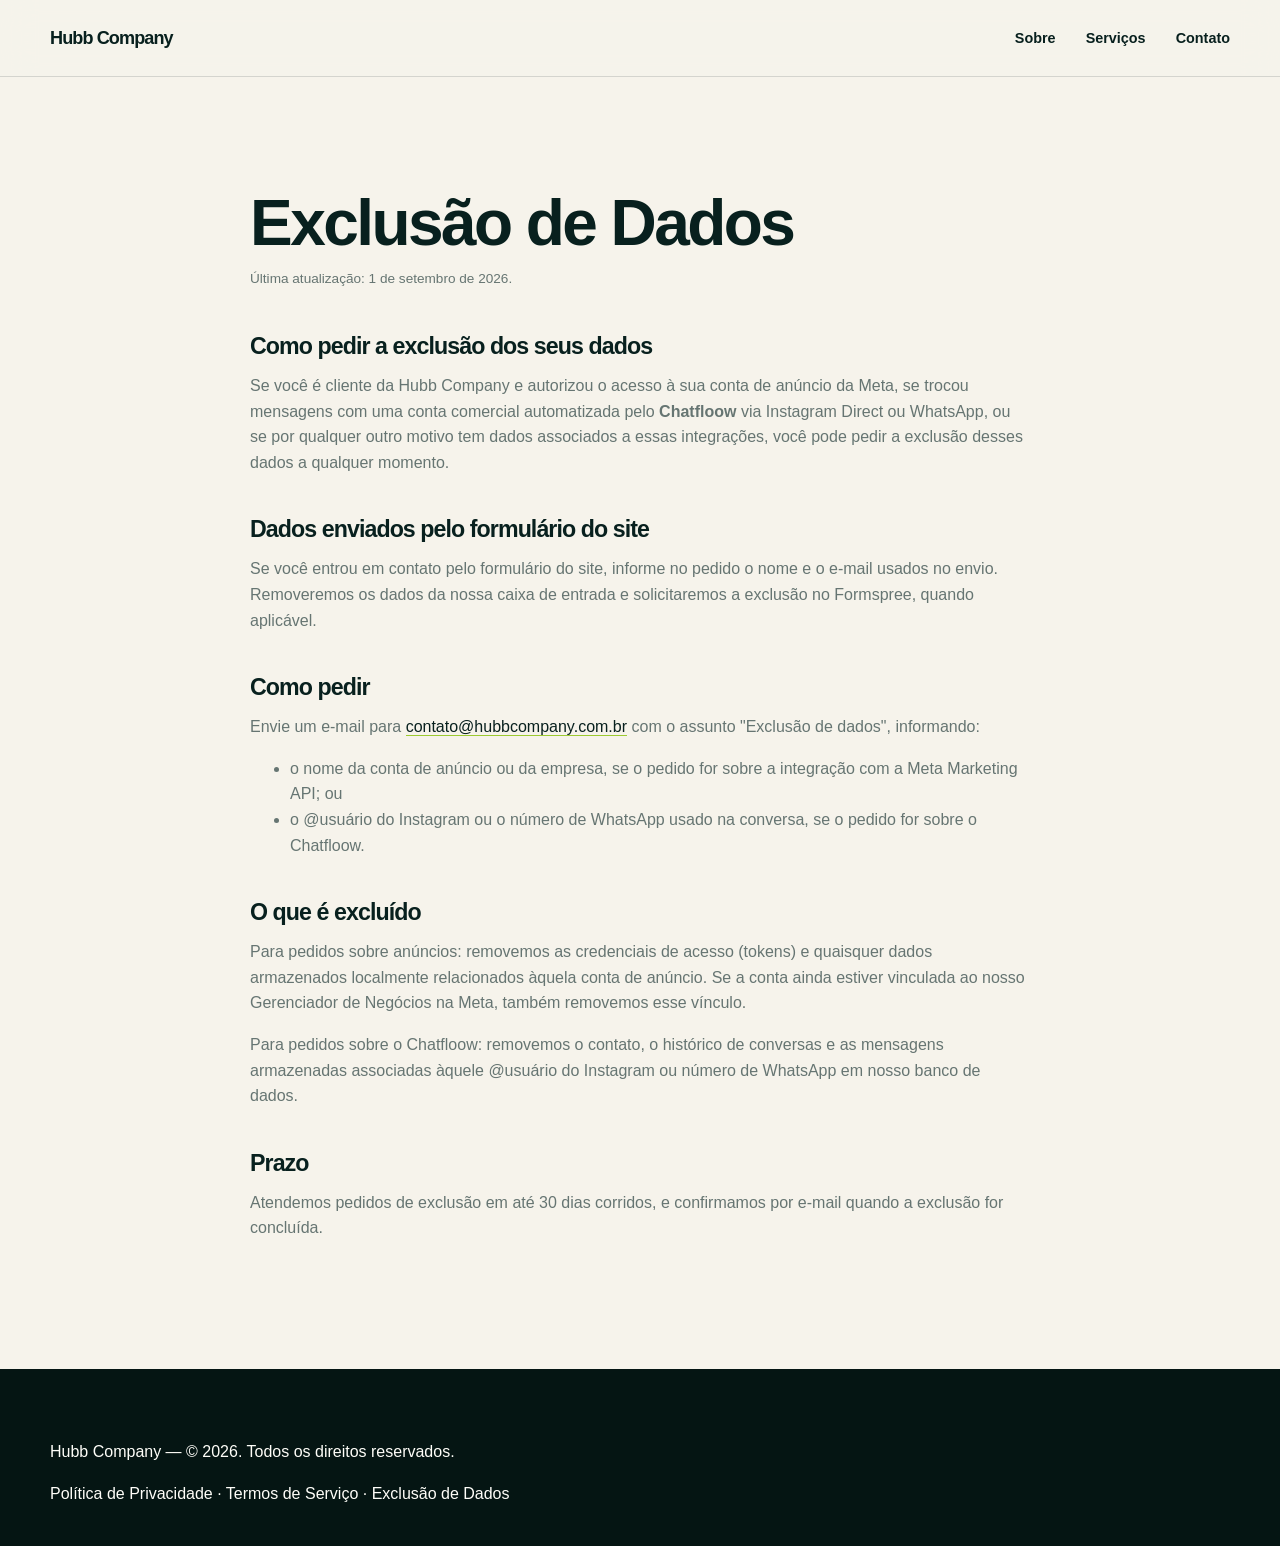
==== commit 3502fcc5: "Atualiza site" ====
--- a/exclusao-de-dados/index.html
+++ b/exclusao-de-dados/index.html
@@ -58,6 +58,14 @@
           qualquer momento.
         </p>
 
+        <h2>Dados enviados pelo formulário do site</h2>
+        <p>
+          Se você entrou em contato pelo formulário do site, informe no
+          pedido o nome e o e-mail usados no envio. Removeremos os dados da
+          nossa caixa de entrada e solicitaremos a exclusão no Formspree,
+          quando aplicável.
+        </p>
+
         <h2>Como pedir</h2>
         <p>
           Envie um e-mail para
--- a/styles.css
+++ b/styles.css
@@ -94,8 +94,27 @@
 .values-row { display: grid; grid-template-columns: repeat(3, 1fr); gap: 15px; margin-top: 42px; padding-top: 28px; border-top: 1px solid var(--line); }
 .values-row strong, .values-row span { display: block; } .values-row strong { font-family: var(--font-display); } .values-row span { margin-top: 4px; color: var(--muted); font-size: .72rem; }
 .contact-section { padding: 0 0 32px; }
-.contact-panel { display: grid; grid-template-columns: 1.1fr .9fr; gap: 80px; padding: 72px; border-radius: 28px; color: var(--white); background: var(--ink-soft); }
-.contact-action { align-self: end; } .contact-action p { margin-bottom: 25px; color: rgba(255,255,255,.62); } .contact-action .btn { width: 100%; }
+.contact-panel { display: grid; grid-template-columns: .82fr 1.18fr; gap: 72px; padding: 72px; border-radius: 28px; color: var(--white); background: var(--ink-soft); }
+.contact-copy > p:not(.eyebrow) { max-width: 430px; margin-top: 26px; color: rgba(255,255,255,.62); }
+.contact-copy > a { display: inline-block; margin-top: 16px; padding-bottom: 3px; border-bottom: 1px solid rgba(200,242,92,.5); color: var(--lime); font-weight: 600; }
+.contact-form { display: grid; gap: 18px; padding: 30px; border: 1px solid rgba(255,255,255,.12); border-radius: 18px; background: rgba(255,255,255,.06); }
+.form-row { display: grid; grid-template-columns: 1fr 1fr; gap: 16px; }
+.form-field { display: grid; gap: 7px; }
+.form-field label { font-size: .78rem; font-weight: 700; }
+.form-field input, .form-field textarea { width: 100%; border: 1px solid rgba(255,255,255,.16); border-radius: 9px; outline: none; color: var(--white); background: rgba(5,21,19,.42); font: inherit; transition: border-color .2s ease, box-shadow .2s ease; }
+.form-field input { height: 48px; padding: 0 14px; }
+.form-field textarea { min-height: 116px; padding: 12px 14px; resize: vertical; }
+.form-field input::placeholder, .form-field textarea::placeholder { color: rgba(255,255,255,.35); }
+.form-field input:focus, .form-field textarea:focus { border-color: var(--lime); box-shadow: 0 0 0 3px rgba(200,242,92,.12); }
+.form-consent { display: flex; align-items: flex-start; gap: 10px; color: rgba(255,255,255,.6); font-size: .76rem; cursor: pointer; }
+.form-consent input { width: 16px; height: 16px; margin: 3px 0 0; accent-color: var(--lime); }
+.form-consent a { color: var(--white); text-decoration: underline; text-underline-offset: 2px; }
+.form-submit { width: 100%; border: 0; cursor: pointer; }
+.form-submit:disabled { opacity: .6; cursor: wait; transform: none; }
+.form-status { min-height: 0; margin: -4px 0 0; font-size: .8rem; }
+.form-status.success { padding: 11px 13px; border-radius: 8px; color: var(--ink); background: var(--lime); }
+.form-status.error { color: #ffc7bd; }.form-status.error a { text-decoration: underline; }
+.form-trap { position: absolute; left: -9999px; width: 1px; height: 1px; overflow: hidden; }
 .site-footer { padding: 70px 0 24px; color: var(--white); background: #051513; }
 .footer-main { display: flex; justify-content: space-between; align-items: center; padding-bottom: 58px; } .footer-main > p { max-width: 340px; margin: 0; color: rgba(255,255,255,.48); text-align: right; }
 .logo-footer .logo-mark { background: var(--lime); } .logo-footer .logo-mark i { background: var(--ink); } .logo-footer > span:last-child > span { color: rgba(255,255,255,.5); }
@@ -122,7 +141,7 @@
   .process-visual { min-height: 445px; padding: 62px 18px 34px; border-radius: 22px; } .visual-note { left: 20px; } .flow-card { grid-template-columns: 38px 1fr 12px; gap: 10px; } .flow-results { gap: 8px; } .mini-card { padding: 13px 10px; } .mini-card strong { font-size: .76rem; }
   .problem-strip { display: none; } .section-heading { grid-template-columns: 1fr; gap: 20px; margin-bottom: 38px; } .services-grid { grid-template-columns: 1fr; } .service-card { min-height: 330px; padding: 28px; }
   .about-grid { gap: 38px; } .values-row { grid-template-columns: 1fr; } .values-row div { padding-bottom: 12px; border-bottom: 1px solid var(--line); }
-  .contact-panel { width: 100%; padding: 54px 22px; border-radius: 0; } .contact-section { padding: 0; } .contact-action .btn { font-size: .82rem; }
+  .contact-panel { width: 100%; padding: 54px 22px; border-radius: 0; } .contact-section { padding: 0; } .contact-form { padding: 22px 16px; } .form-row { grid-template-columns: 1fr; }
   .footer-main, .footer-bottom { align-items: flex-start; flex-direction: column; } .footer-main > p { text-align: left; } .footer-bottom nav { flex-wrap: wrap; gap: 12px 18px; }
 }
 @media (prefers-reduced-motion: reduce) { html { scroll-behavior: auto; } *, *::before, *::after { animation-duration: .01ms !important; } }
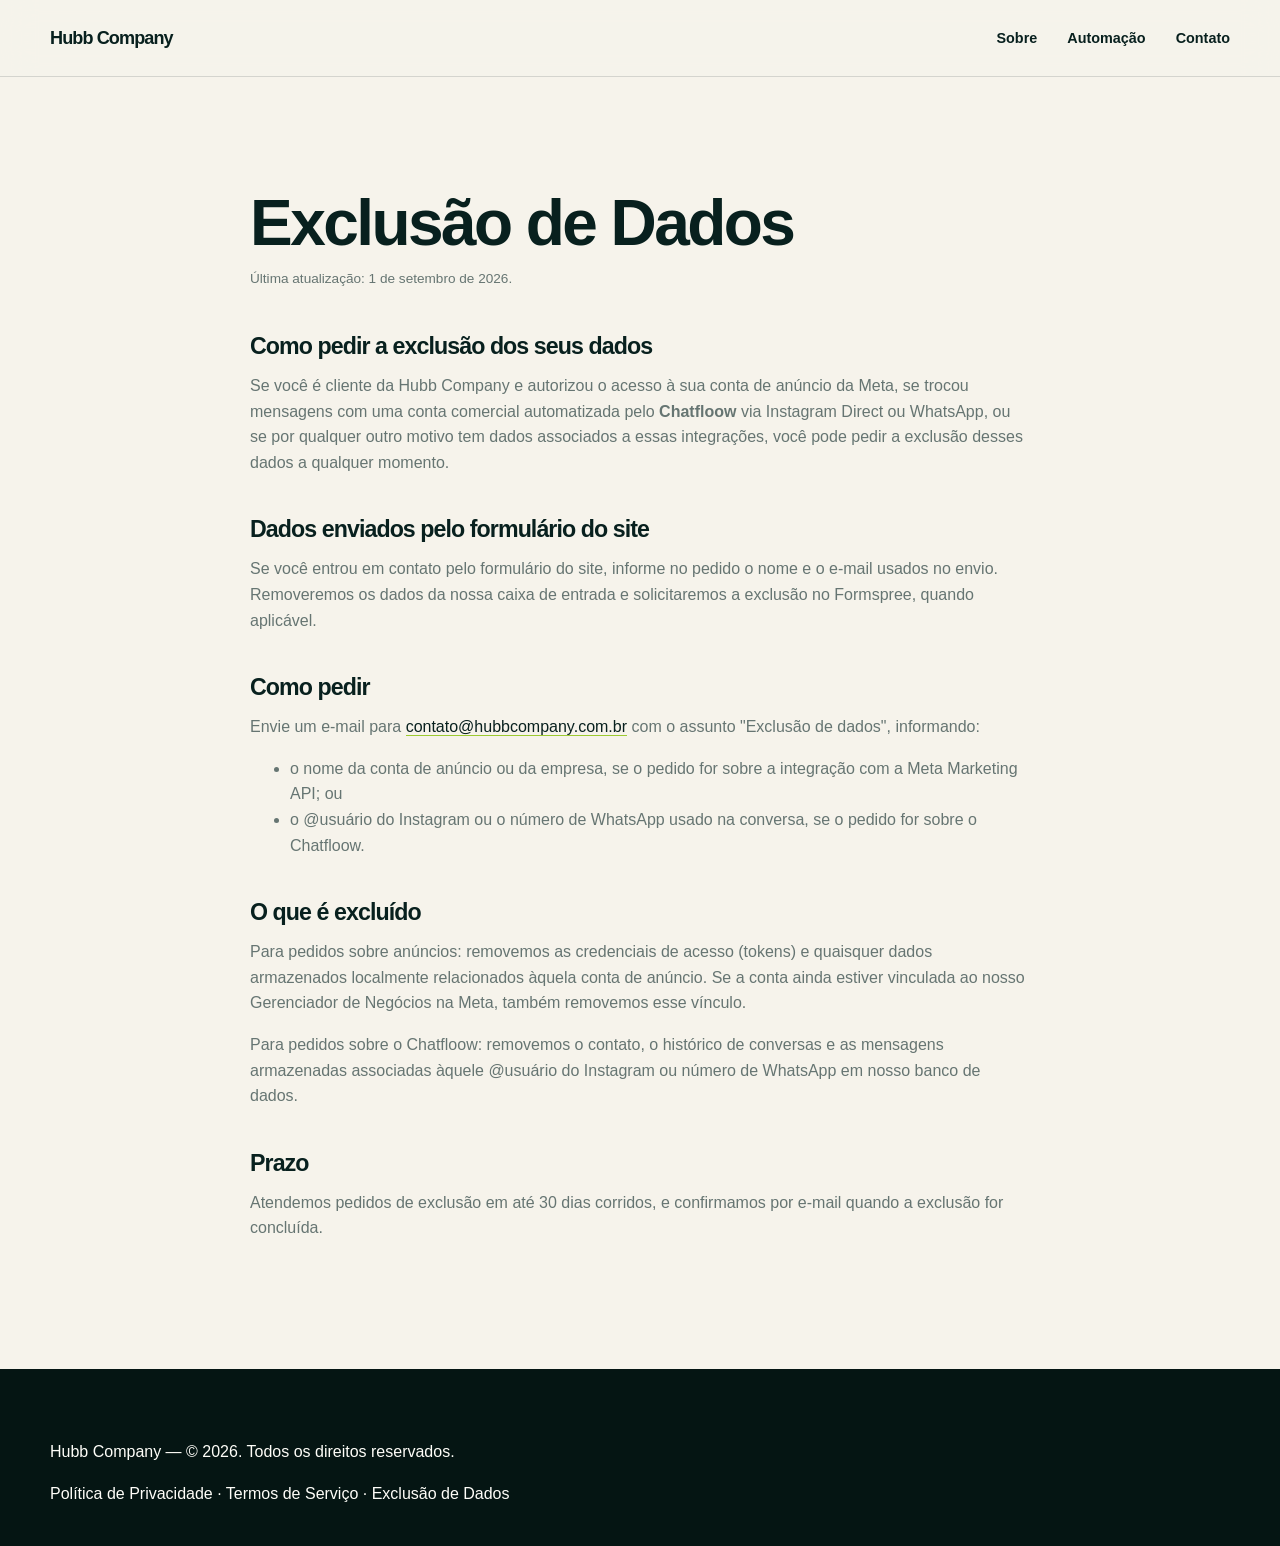
==== commit a60a3d7e: "Atualiza site" ====
--- a/exclusao-de-dados/index.html
+++ b/exclusao-de-dados/index.html
@@ -34,9 +34,9 @@
 
       <nav class="main-nav">
         <ul>
-          <li><a href="/#sobre">Sobre</a></li>
-          <li><a href="/#servicos">Serviços</a></li>
-          <li><a href="/#contato">Contato</a></li>
+          <li><a href="/sobre/">Sobre</a></li>
+          <li><a href="/automacao-de-negocios/">Automação</a></li>
+          <li><a href="/contato/">Contato</a></li>
         </ul>
       </nav>
     </div>
--- a/styles.css
+++ b/styles.css
@@ -9,6 +9,7 @@
 body { margin: 0; color: var(--ink); background: var(--paper); font-family: var(--font-body); line-height: 1.6; -webkit-font-smoothing: antialiased; }
 body::selection { background: var(--lime); color: var(--ink); }
 a { color: inherit; text-decoration: none; }
+a:focus-visible, button:focus-visible, input:focus-visible, textarea:focus-visible, label:focus-visible { outline: 3px solid var(--lime-deep); outline-offset: 4px; }
 .container { width: min(calc(100% - 40px), var(--max-width)); margin-inline: auto; }
 h1, h2, h3, p { margin-top: 0; }
 h1, h2, h3 { font-family: var(--font-display); letter-spacing: -.04em; line-height: 1.08; }
@@ -81,6 +82,9 @@
 .card-number { position: absolute; top: 32px; right: 34px; color: var(--lime-deep); font-family: var(--font-display); font-size: .78rem; font-weight: 800; }
 .service-cta { display: flex; flex-direction: column; justify-content: flex-end; color: var(--white); background: var(--ink); }
 .service-cta p { color: var(--lime); } .service-cta h3 { margin: 0 0 28px; font-size: 2.1rem; } .service-cta a { align-self: flex-start; padding-bottom: 5px; border-bottom: 1px solid rgba(255,255,255,.5); font-weight: 700; }
+.card-link { display: inline-block; margin-top: 24px; padding-bottom: 3px; border-bottom: 1px solid var(--ink); font-weight: 700; }
+.three-columns { grid-template-columns: repeat(3, 1fr); }
+.three-columns .service-card { min-height: 390px; }
 .method-section { color: var(--white); background: var(--ink); }
 .method-grid { display: grid; grid-template-columns: .85fr 1.15fr; gap: 100px; }
 .method-intro { position: sticky; top: 120px; align-self: start; } .method-intro > p:not(.eyebrow) { max-width: 430px; margin-top: 26px; color: rgba(255,255,255,.6); }
@@ -116,6 +120,12 @@
 .form-status.error { color: #ffc7bd; }.form-status.error a { text-decoration: underline; }
 .form-trap { position: absolute; left: -9999px; width: 1px; height: 1px; overflow: hidden; }
 .site-footer { padding: 70px 0 24px; color: var(--white); background: #051513; }
+.footer-grid { display: grid; grid-template-columns: 1.6fr 1fr 1fr; gap: 60px; padding-bottom: 58px; }
+.footer-grid > div > p { max-width: 360px; margin-top: 22px; color: rgba(255,255,255,.48); }
+.footer-grid nav { display: grid; align-content: start; gap: 9px; }
+.footer-grid nav strong { margin-bottom: 7px; color: var(--white); font-family: var(--font-display); }
+.footer-grid nav a { color: rgba(255,255,255,.55); font-size: .86rem; }
+.footer-grid nav a:hover { color: var(--lime); }
 .footer-main { display: flex; justify-content: space-between; align-items: center; padding-bottom: 58px; } .footer-main > p { max-width: 340px; margin: 0; color: rgba(255,255,255,.48); text-align: right; }
 .logo-footer .logo-mark { background: var(--lime); } .logo-footer .logo-mark i { background: var(--ink); } .logo-footer > span:last-child > span { color: rgba(255,255,255,.5); }
 .footer-bottom { display: flex; justify-content: space-between; gap: 20px; padding-top: 24px; border-top: 1px solid rgba(255,255,255,.12); color: rgba(255,255,255,.42); font-size: .75rem; } .footer-bottom p { margin: 0; } .footer-bottom nav { display: flex; gap: 22px; } .footer-bottom a:hover { color: var(--lime); }
@@ -126,12 +136,48 @@
 .legal-content a { color: var(--ink); border-bottom: 1px solid var(--lime-deep); }
 .updated-date { margin-bottom: 44px; font-size: .85rem; }
 .section .legal-content { padding-top: 0; padding-bottom: 0; }
+.breadcrumbs { display: flex; align-items: center; gap: 9px; padding-top: 25px; color: var(--muted); font-size: .78rem; }
+.breadcrumbs a:hover { color: var(--ink); text-decoration: underline; }
+.page-hero { position: relative; overflow: hidden; padding: 92px 0 110px; }
+.page-hero::before { position: absolute; inset: 0; z-index: -1; content: ""; background-image: linear-gradient(rgba(8,32,30,.045) 1px, transparent 1px), linear-gradient(90deg, rgba(8,32,30,.045) 1px, transparent 1px); background-size: 52px 52px; mask-image: linear-gradient(to right, transparent, #000 45%, #000); }
+.narrow { max-width: 850px; }
+.page-hero h1, .contact-page h1, .error-page h1 { margin-bottom: 28px; font-size: clamp(3rem, 6vw, 5.3rem); letter-spacing: -.065em; }
+.page-hero .narrow > p:not(.eyebrow), .error-page .narrow > p:not(.error-code) { max-width: 720px; margin-bottom: 35px; color: var(--muted); font-size: 1.17rem; }
+.soft-section { background: var(--mint); }
+.signal-grid { display: grid; grid-template-columns: repeat(2, 1fr); gap: 16px; }
+.signal-grid article { padding: 31px; border: 1px solid var(--line); border-radius: 16px; background: rgba(255,254,249,.55); }
+.signal-grid strong { font: 700 1.2rem var(--font-display); }
+.signal-grid p { margin: 10px 0 0; color: var(--muted); }
+.split-content { display: grid; grid-template-columns: 1fr 1fr; gap: 90px; align-items: start; }
+.split-content h2 { font-size: clamp(2.35rem, 4.2vw, 4rem); }
+.split-content > div > p:not(.eyebrow), .long-copy p { color: rgba(255,255,255,.64); font-size: 1.08rem; }
+.soft-section .long-copy p, .section:not(.method-section) .long-copy p { color: var(--muted); }
+.check-list { display: grid; gap: 0; margin: 0; padding: 0; list-style: none; }
+.check-list li { padding: 18px 0; border-top: 1px solid var(--line); font-weight: 600; }
+.check-list li::before { margin-right: 12px; color: var(--lime-deep); content: "✓"; }
+.compact-cta { display: flex; align-items: center; justify-content: space-between; gap: 50px; padding: 64px 72px; border-radius: 28px; color: var(--white); background: var(--ink-soft); }
+.compact-cta h2 { max-width: 720px; margin-bottom: 13px; font-size: clamp(2.2rem, 4vw, 3.6rem); }
+.compact-cta p:not(.eyebrow) { max-width: 650px; margin: 0; color: rgba(255,255,255,.62); }
+.compact-cta .btn { flex: 0 0 auto; }
+.inline-link { display: inline-block; margin-top: 20px; }
+.timeline { margin: 0; padding: 0; list-style: none; }
+.timeline li { display: grid; grid-template-columns: 90px 1fr; gap: 30px; padding: 60px 0; border-top: 1px solid rgba(255,255,255,.15); }
+.timeline > li > span { display: grid; place-items: center; width: 58px; height: 58px; border: 1px solid rgba(200,242,92,.45); border-radius: 50%; color: var(--lime); font: 700 .85rem var(--font-display); }
+.timeline h2 { margin-bottom: 18px; font-size: clamp(2rem, 4vw, 3.5rem); }
+.timeline p:not(.eyebrow) { max-width: 720px; color: rgba(255,255,255,.62); }
+.timeline strong { color: var(--lime); font-size: .9rem; }
+.contact-page { padding: 70px 0 100px; }
+.contact-page .contact-panel h1 { font-size: clamp(2.7rem, 5vw, 4.6rem); }
+.error-page { display: grid; align-items: center; min-height: 100vh; padding: 70px 0; }
+.error-code { margin: 90px 0 12px; color: var(--lime-deep); font: 800 1rem var(--font-display); letter-spacing: .15em; }
 @media (max-width: 980px) {
-  .hero-grid, .method-grid, .about-grid { grid-template-columns: 1fr; }
+  .hero-grid, .method-grid, .about-grid, .split-content { grid-template-columns: 1fr; }
   .hero-grid { gap: 55px; } .process-visual { max-width: 620px; width: 100%; margin: auto; }
   .strip-grid { grid-template-columns: 1fr; gap: 10px; } .strip-grid ul { justify-content: flex-start; flex-wrap: wrap; }
   .method-grid { gap: 60px; } .method-intro { position: static; }
   .contact-panel { grid-template-columns: 1fr; gap: 38px; }
+  .three-columns { grid-template-columns: 1fr 1fr; }
+  .footer-grid { grid-template-columns: 1.4fr 1fr 1fr; gap: 30px; }
 }
 @media (max-width: 720px) {
   .container { width: min(calc(100% - 28px), var(--max-width)); } .section { padding: 78px 0; }
@@ -139,9 +185,10 @@
   .main-nav { display: none; width: 100%; padding: 16px 0 20px; } .header-inner { flex-wrap: wrap; } .menu-toggle:checked ~ .main-nav { display: block; } .main-nav ul { flex-direction: column; align-items: stretch; gap: 4px; } .main-nav a { display: block; padding: 11px 0; } .main-nav .nav-cta { margin-top: 7px; text-align: center; }
   .hero { padding: 70px 0 65px; } .hero h1 { font-size: clamp(2.85rem, 14vw, 4rem); } .hero-actions { align-items: stretch; flex-direction: column; gap: 12px; } .text-link { align-self: center; } .hero-proof { flex-wrap: wrap; margin-top: 38px; }
   .process-visual { min-height: 445px; padding: 62px 18px 34px; border-radius: 22px; } .visual-note { left: 20px; } .flow-card { grid-template-columns: 38px 1fr 12px; gap: 10px; } .flow-results { gap: 8px; } .mini-card { padding: 13px 10px; } .mini-card strong { font-size: .76rem; }
-  .problem-strip { display: none; } .section-heading { grid-template-columns: 1fr; gap: 20px; margin-bottom: 38px; } .services-grid { grid-template-columns: 1fr; } .service-card { min-height: 330px; padding: 28px; }
+  .problem-strip { display: none; } .section-heading { grid-template-columns: 1fr; gap: 20px; margin-bottom: 38px; } .services-grid, .three-columns, .signal-grid { grid-template-columns: 1fr; } .service-card { min-height: 330px; padding: 28px; }
   .about-grid { gap: 38px; } .values-row { grid-template-columns: 1fr; } .values-row div { padding-bottom: 12px; border-bottom: 1px solid var(--line); }
   .contact-panel { width: 100%; padding: 54px 22px; border-radius: 0; } .contact-section { padding: 0; } .contact-form { padding: 22px 16px; } .form-row { grid-template-columns: 1fr; }
   .footer-main, .footer-bottom { align-items: flex-start; flex-direction: column; } .footer-main > p { text-align: left; } .footer-bottom nav { flex-wrap: wrap; gap: 12px 18px; }
+  .footer-grid { grid-template-columns: 1fr; gap: 34px; } .compact-cta { align-items: flex-start; flex-direction: column; padding: 52px 24px; border-radius: 0; } .contact-section .compact-cta { width: 100%; } .page-hero { padding: 65px 0 80px; } .timeline li { grid-template-columns: 58px 1fr; gap: 18px; } .timeline > li > span { width: 46px; height: 46px; }
 }
 @media (prefers-reduced-motion: reduce) { html { scroll-behavior: auto; } *, *::before, *::after { animation-duration: .01ms !important; } }
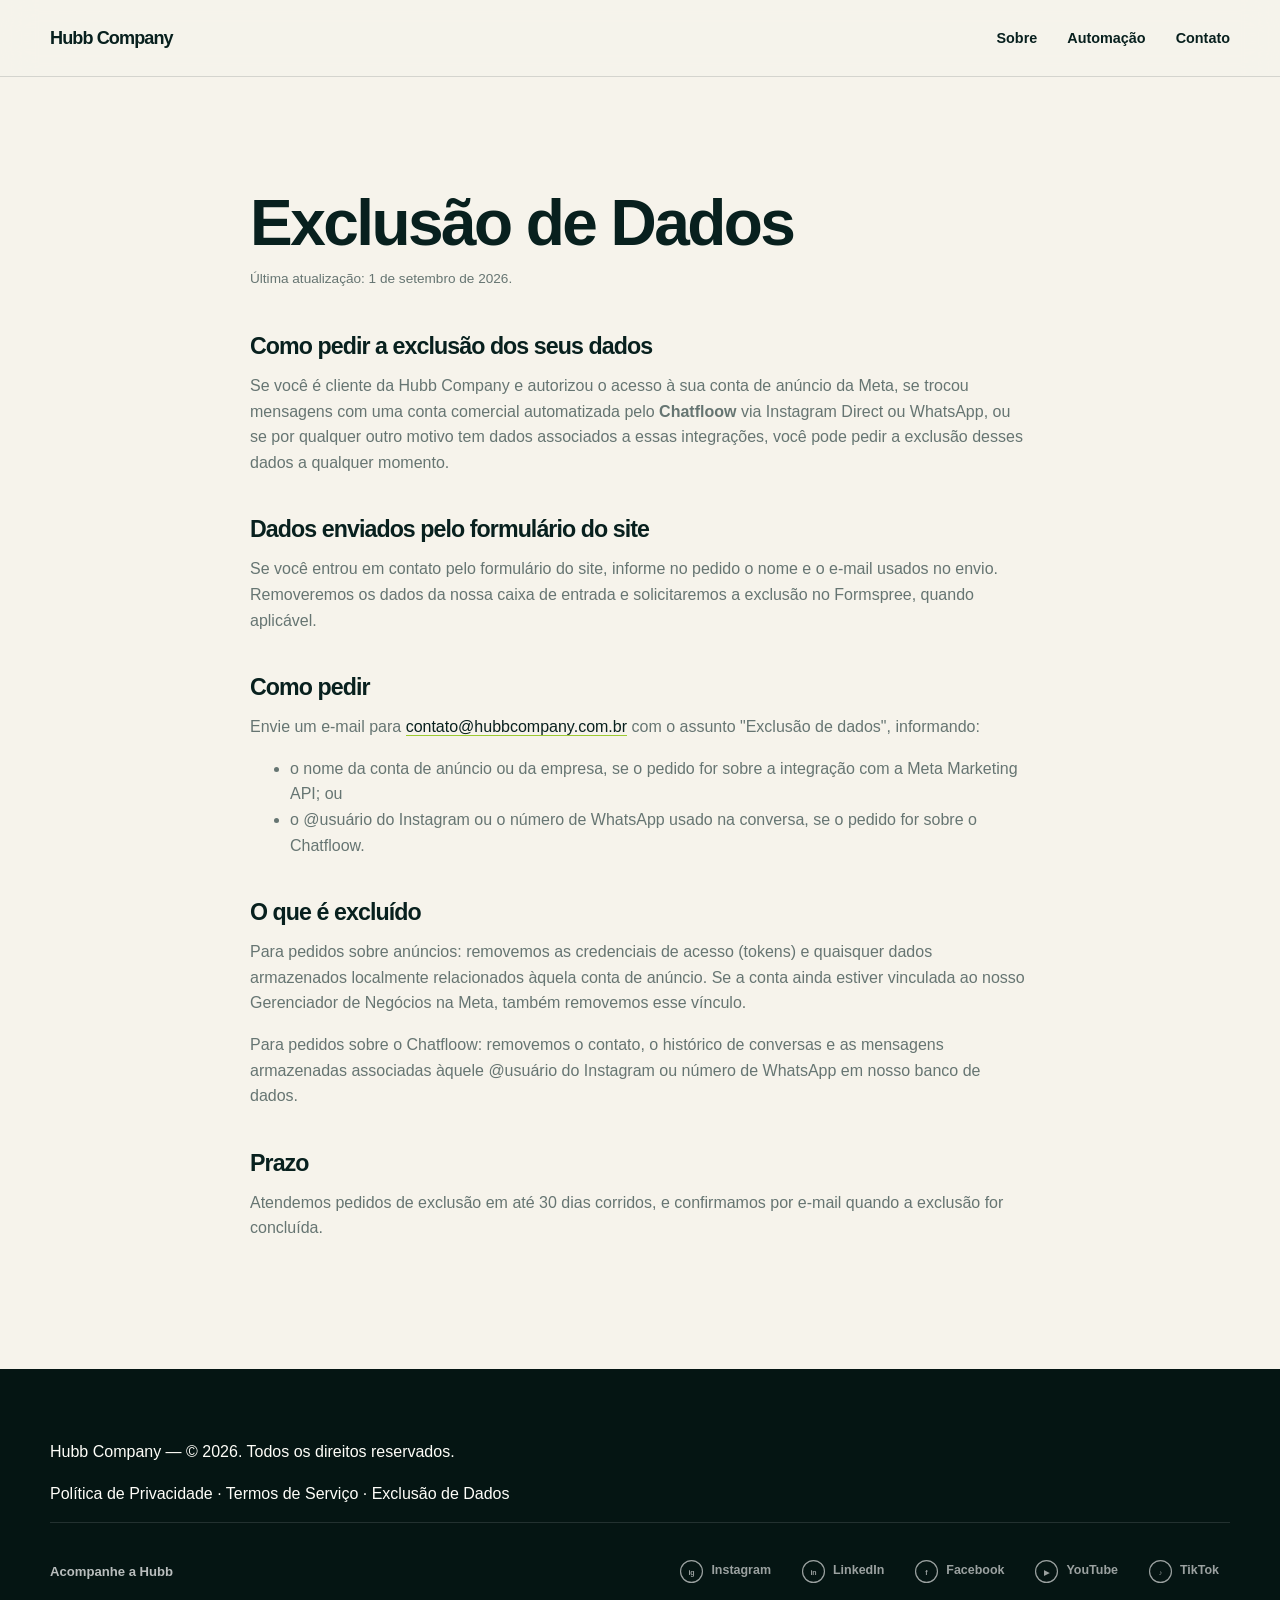
==== commit 4d6d78b3: "Atualiza site" ====
--- a/exclusao-de-dados/index.html
+++ b/exclusao-de-dados/index.html
@@ -112,5 +112,6 @@
     </div>
   </footer>
 
+  <script src="/site.js" defer></script>
 </body>
 </html>
--- a/styles.css
+++ b/styles.css
@@ -126,6 +126,13 @@
 .footer-grid nav strong { margin-bottom: 7px; color: var(--white); font-family: var(--font-display); }
 .footer-grid nav a { color: rgba(255,255,255,.55); font-size: .86rem; }
 .footer-grid nav a:hover { color: var(--lime); }
+.footer-social { display: flex; align-items: center; justify-content: space-between; gap: 30px; padding: 26px 0; border-top: 1px solid rgba(255,255,255,.12); }
+.footer-social > strong { color: rgba(255,255,255,.72); font: 700 .82rem var(--font-display); }
+.social-links { display: flex; flex-wrap: wrap; gap: 8px; }
+.social-links a { display: inline-flex; align-items: center; gap: 7px; min-height: 44px; padding: 7px 11px; border-radius: 8px; color: rgba(255,255,255,.6); font-size: .78rem; font-weight: 600; transition: color .2s ease, background .2s ease; }
+.social-links a:hover { color: var(--lime); background: rgba(255,255,255,.06); }
+.social-icon { width: 25px; height: 25px; overflow: visible; fill: none; stroke: currentColor; stroke-width: 1.5; }
+.social-icon text { fill: currentColor; stroke: none; font: 700 9px Arial, sans-serif; }
 .footer-main { display: flex; justify-content: space-between; align-items: center; padding-bottom: 58px; } .footer-main > p { max-width: 340px; margin: 0; color: rgba(255,255,255,.48); text-align: right; }
 .logo-footer .logo-mark { background: var(--lime); } .logo-footer .logo-mark i { background: var(--ink); } .logo-footer > span:last-child > span { color: rgba(255,255,255,.5); }
 .footer-bottom { display: flex; justify-content: space-between; gap: 20px; padding-top: 24px; border-top: 1px solid rgba(255,255,255,.12); color: rgba(255,255,255,.42); font-size: .75rem; } .footer-bottom p { margin: 0; } .footer-bottom nav { display: flex; gap: 22px; } .footer-bottom a:hover { color: var(--lime); }
@@ -170,6 +177,19 @@
 .contact-page .contact-panel h1 { font-size: clamp(2.7rem, 5vw, 4.6rem); }
 .error-page { display: grid; align-items: center; min-height: 100vh; padding: 70px 0; }
 .error-code { margin: 90px 0 12px; color: var(--lime-deep); font: 800 1rem var(--font-display); letter-spacing: .15em; }
+.external-channels-section { padding: 105px 0; }
+.external-channels-grid { display: grid; grid-template-columns: 1.25fr .75fr; gap: 18px; }
+.external-channel-card { display: grid; align-content: start; gap: 24px; padding: 34px; border: 1px solid var(--line); border-radius: var(--radius); background: rgba(255,254,249,.62); }
+.external-channel-card.featured-channel { background: var(--mint); }
+.external-channel-card > svg { width: 38px; height: 38px; fill: none; stroke: var(--ink); stroke-linecap: round; stroke-linejoin: round; stroke-width: 1.6; }
+.external-channel-card h3 { margin-bottom: 8px; font-size: 1.5rem; }
+.external-channel-card p { margin-bottom: 0; color: var(--muted); }
+.external-channel-card .channel-label { margin-bottom: 9px; color: var(--lime-deep); font-size: .7rem; font-weight: 800; letter-spacing: .12em; text-transform: uppercase; }
+.external-channel-card .btn, .external-channel-card .text-link { align-self: end; justify-self: start; }
+.google-review-callout { display: flex; align-items: center; justify-content: space-between; gap: 30px; margin-top: 18px; padding: 22px 28px; border: 1px solid var(--line); border-radius: 13px; }
+.google-review-callout p { margin: 0; color: var(--muted); }
+.google-review-callout a { flex: 0 0 auto; color: var(--ink); font-weight: 700; }
+.google-review-callout a:hover { color: var(--lime-deep); }
 @media (max-width: 980px) {
   .hero-grid, .method-grid, .about-grid, .split-content { grid-template-columns: 1fr; }
   .hero-grid { gap: 55px; } .process-visual { max-width: 620px; width: 100%; margin: auto; }
@@ -178,6 +198,7 @@
   .contact-panel { grid-template-columns: 1fr; gap: 38px; }
   .three-columns { grid-template-columns: 1fr 1fr; }
   .footer-grid { grid-template-columns: 1.4fr 1fr 1fr; gap: 30px; }
+  .external-channels-grid { grid-template-columns: 1fr; }
 }
 @media (max-width: 720px) {
   .container { width: min(calc(100% - 28px), var(--max-width)); } .section { padding: 78px 0; }
@@ -190,5 +211,6 @@
   .contact-panel { width: 100%; padding: 54px 22px; border-radius: 0; } .contact-section { padding: 0; } .contact-form { padding: 22px 16px; } .form-row { grid-template-columns: 1fr; }
   .footer-main, .footer-bottom { align-items: flex-start; flex-direction: column; } .footer-main > p { text-align: left; } .footer-bottom nav { flex-wrap: wrap; gap: 12px 18px; }
   .footer-grid { grid-template-columns: 1fr; gap: 34px; } .compact-cta { align-items: flex-start; flex-direction: column; padding: 52px 24px; border-radius: 0; } .contact-section .compact-cta { width: 100%; } .page-hero { padding: 65px 0 80px; } .timeline li { grid-template-columns: 58px 1fr; gap: 18px; } .timeline > li > span { width: 46px; height: 46px; }
+  .footer-social, .google-review-callout { align-items: flex-start; flex-direction: column; } .social-links { width: 100%; } .social-links a { flex: 1 1 130px; } .external-channels-section { padding: 78px 0; } .external-channel-card { padding: 26px; }
 }
 @media (prefers-reduced-motion: reduce) { html { scroll-behavior: auto; } *, *::before, *::after { animation-duration: .01ms !important; } }
